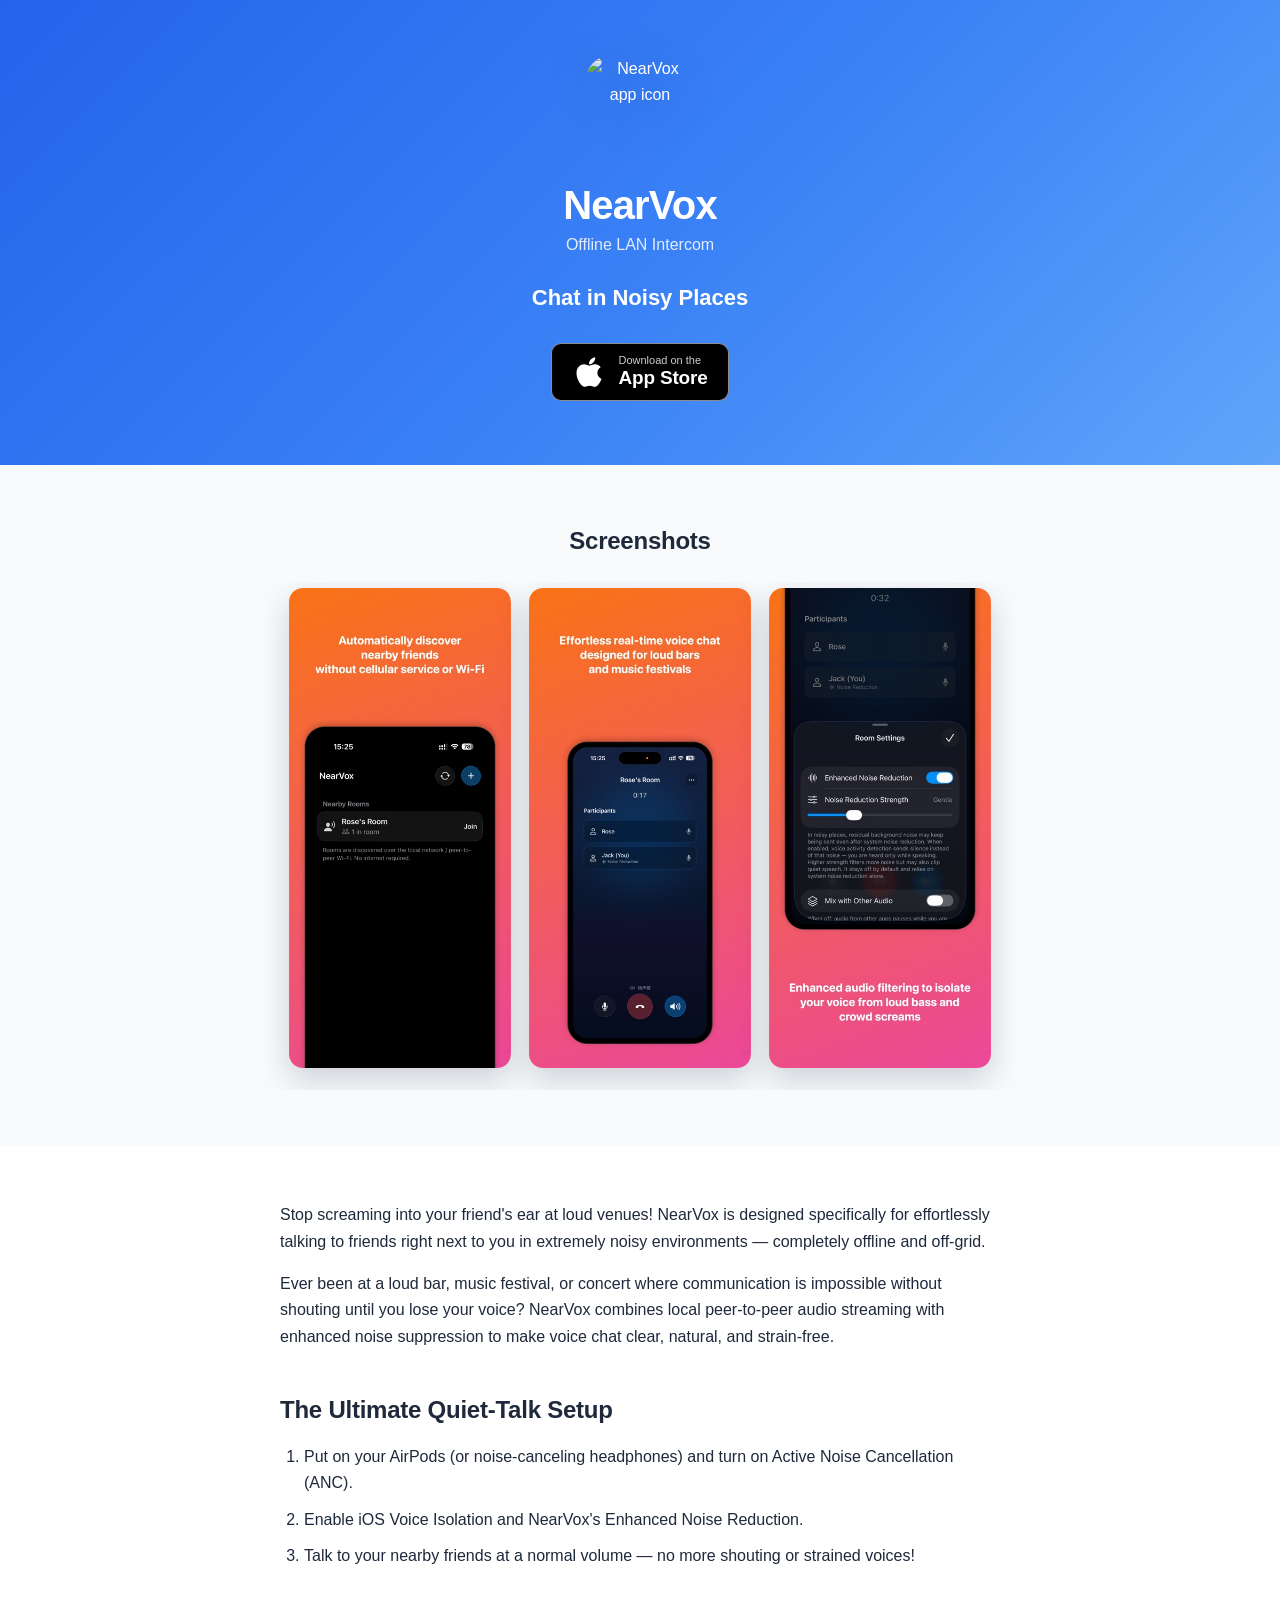
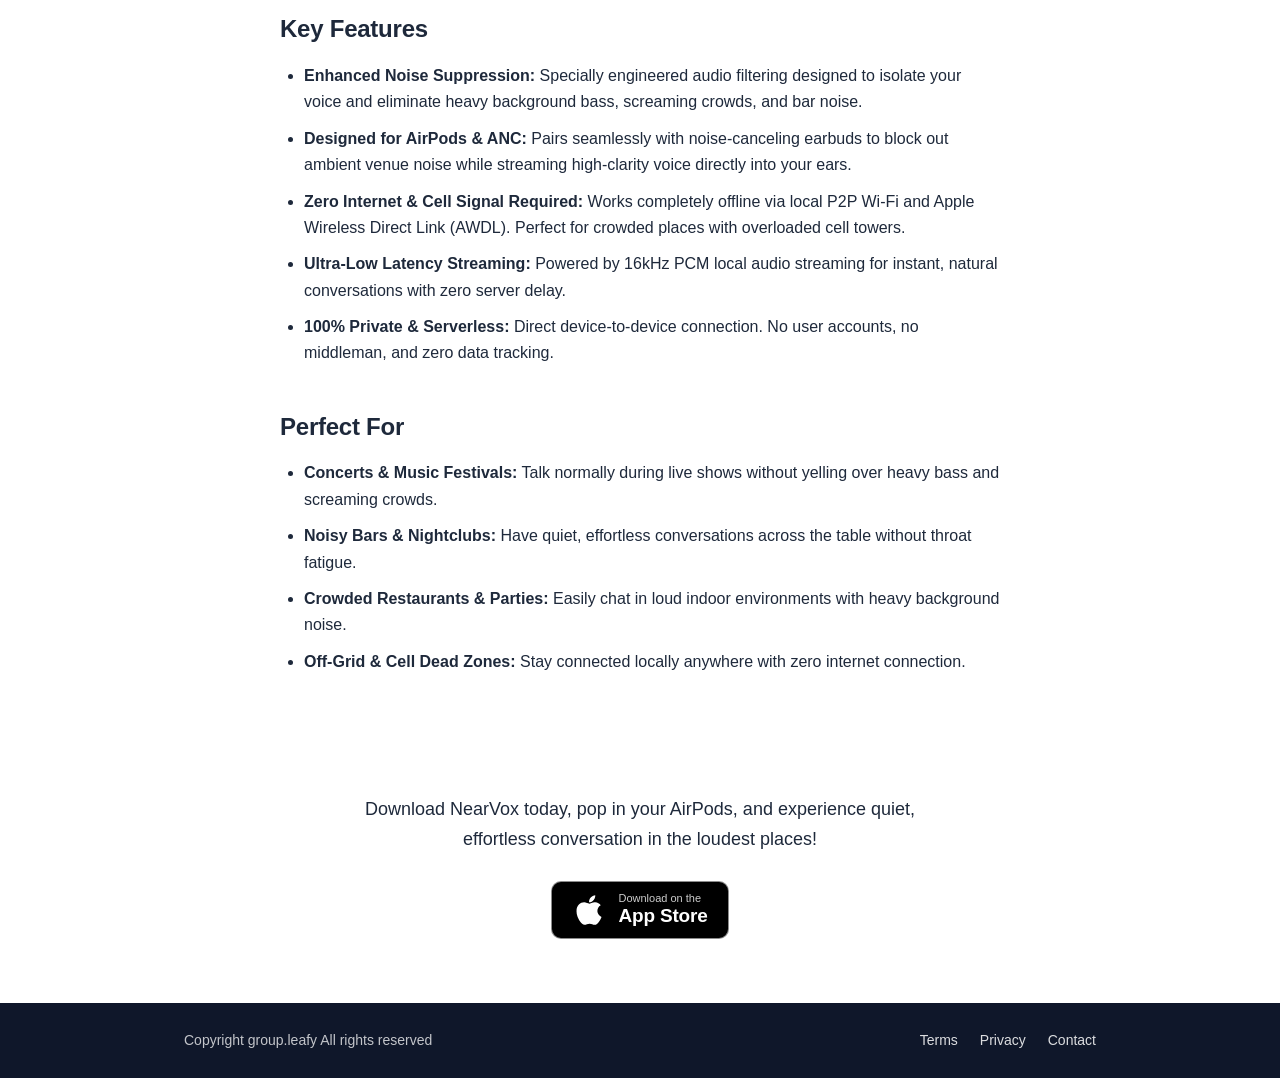
==== index.html @ 8f9dd981 "update" ====
<!DOCTYPE html>
<html lang="en">
<head>
  <meta charset="UTF-8">
  <meta name="viewport" content="width=device-width, initial-scale=1.0">
  <title>NearVox — Offline LAN Intercom</title>
  <meta name="description" content="NearVox lets you talk to friends right next to you in extremely noisy environments — completely offline and off-grid. Chat in noisy places without shouting.">
  <link rel="icon" type="image/png" href="info/app-icon.png">
  <link rel="stylesheet" href="assets/style.css">
</head>
<body>

  <header class="site-header">
    <div class="header-inner">
      <img class="app-icon" src="info/app-icon.png" alt="NearVox app icon" width="108" height="108">
      <h1 class="app-name">NearVox</h1>
      <p class="app-name-sub">Offline LAN Intercom</p>
      <p class="app-subtitle">Chat in Noisy Places</p>
      <div class="store-buttons">
        <!-- TODO: replace href with the App Store link once the app is live -->
        <a class="store-button" href="#" aria-label="Download NearVox on the App Store">
          <svg viewBox="0 0 384 512" aria-hidden="true"><path d="M318.7 268.7c-.2-36.7 16.4-64.4 50-84.8-18.8-26.9-47.2-41.7-84.7-44.6-35.5-2.8-74.3 20.7-88.5 20.7-15 0-49.4-19.7-76.4-19.7C63.3 141.2 4 184.8 4 273.5q0 39.3 14.4 81.2c12.8 36.7 59 126.7 107.2 125.2 25.2-.6 43-17.9 75.8-17.9 31.8 0 48.3 17.9 76.4 17.9 48.6-.7 90.4-82.5 102.6-119.3-65.2-30.7-61.7-90-61.7-91.9zm-56.6-164.2c27.3-32.4 24.8-61.9 24-72.5-24.1 1.4-52 16.4-67.9 34.9-17.5 19.8-27.8 44.3-25.6 71.9 26.1 2 49.9-11.4 69.5-34.3z"/></svg>
          <span class="store-button-label">
            <span class="small">Download on the</span>
            <span class="large">App Store</span>
          </span>
        </a>
      </div>
    </div>
  </header>

  <main>
    <section class="section soft" aria-label="Screenshots">
      <div class="section-inner">
        <h2 class="shots-heading">Screenshots</h2>
      </div>
      <div class="shots-strip">
        <figure><img src="assets/shots/1.jpg" alt="NearVox home screen with the push-to-talk button" loading="lazy" height="480"></figure>
        <figure><img src="assets/shots/2.jpg" alt="Talking to nearby friends over local peer-to-peer audio" loading="lazy" height="480"></figure>
        <figure><img src="assets/shots/3.jpg" alt="Enhanced noise reduction settings" loading="lazy" height="480"></figure>
      </div>
    </section>

    <section class="section">
      <div class="section-inner prose">
        <p>Stop screaming into your friend's ear at loud venues! NearVox is designed specifically for effortlessly talking to friends right next to you in extremely noisy environments — completely offline and off-grid.</p>
        <p>Ever been at a loud bar, music festival, or concert where communication is impossible without shouting until you lose your voice? NearVox combines local peer-to-peer audio streaming with enhanced noise suppression to make voice chat clear, natural, and strain-free.</p>

        <h2>The Ultimate Quiet-Talk Setup</h2>
        <ol>
          <li>Put on your AirPods (or noise-canceling headphones) and turn on Active Noise Cancellation (ANC).</li>
          <li>Enable iOS Voice Isolation and NearVox's Enhanced Noise Reduction.</li>
          <li>Talk to your nearby friends at a normal volume — no more shouting or strained voices!</li>
        </ol>

        <h2>Key Features</h2>
        <ul>
          <li><strong>Enhanced Noise Suppression:</strong> Specially engineered audio filtering designed to isolate your voice and eliminate heavy background bass, screaming crowds, and bar noise.</li>
          <li><strong>Designed for AirPods &amp; ANC:</strong> Pairs seamlessly with noise-canceling earbuds to block out ambient venue noise while streaming high-clarity voice directly into your ears.</li>
          <li><strong>Zero Internet &amp; Cell Signal Required:</strong> Works completely offline via local P2P Wi-Fi and Apple Wireless Direct Link (AWDL). Perfect for crowded places with overloaded cell towers.</li>
          <li><strong>Ultra-Low Latency Streaming:</strong> Powered by 16kHz PCM local audio streaming for instant, natural conversations with zero server delay.</li>
          <li><strong>100% Private &amp; Serverless:</strong> Direct device-to-device connection. No user accounts, no middleman, and zero data tracking.</li>
        </ul>

        <h2>Perfect For</h2>
        <ul>
          <li><strong>Concerts &amp; Music Festivals:</strong> Talk normally during live shows without yelling over heavy bass and screaming crowds.</li>
          <li><strong>Noisy Bars &amp; Nightclubs:</strong> Have quiet, effortless conversations across the table without throat fatigue.</li>
          <li><strong>Crowded Restaurants &amp; Parties:</strong> Easily chat in loud indoor environments with heavy background noise.</li>
          <li><strong>Off-Grid &amp; Cell Dead Zones:</strong> Stay connected locally anywhere with zero internet connection.</li>
        </ul>
      </div>
    </section>

    <section class="cta">
      <p>Download NearVox today, pop in your AirPods, and experience quiet, effortless conversation in the loudest places!</p>
      <div class="store-buttons">
        <!-- TODO: replace href with the App Store link once the app is live -->
        <a class="store-button" href="#" aria-label="Download NearVox on the App Store">
          <svg viewBox="0 0 384 512" aria-hidden="true"><path d="M318.7 268.7c-.2-36.7 16.4-64.4 50-84.8-18.8-26.9-47.2-41.7-84.7-44.6-35.5-2.8-74.3 20.7-88.5 20.7-15 0-49.4-19.7-76.4-19.7C63.3 141.2 4 184.8 4 273.5q0 39.3 14.4 81.2c12.8 36.7 59 126.7 107.2 125.2 25.2-.6 43-17.9 75.8-17.9 31.8 0 48.3 17.9 76.4 17.9 48.6-.7 90.4-82.5 102.6-119.3-65.2-30.7-61.7-90-61.7-91.9zm-56.6-164.2c27.3-32.4 24.8-61.9 24-72.5-24.1 1.4-52 16.4-67.9 34.9-17.5 19.8-27.8 44.3-25.6 71.9 26.1 2 49.9-11.4 69.5-34.3z"/></svg>
          <span class="store-button-label">
            <span class="small">Download on the</span>
            <span class="large">App Store</span>
          </span>
        </a>
      </div>
    </section>
  </main>

  <footer class="site-footer">
    <div class="footer-inner">
      <p>Copyright group.leafy All rights reserved</p>
      <nav class="footer-links" aria-label="Footer">
        <a href="terms.html">Terms</a>
        <a href="privacy.html">Privacy</a>
        <a href="mailto:group.leafy@gmail.com">Contact</a>
      </nav>
    </div>
  </footer>

</body>
</html>
---- assets/style.css ----
/* NearVox — group.leafy */

:root {
  --brand: #3B82F6;
  --brand-dark: #2563EB;
  --brand-light: #60A5FA;
  --ink: #1e293b;
  --muted: #64748b;
  --line: #e2e8f0;
  --bg-soft: #f8fafc;
  --footer-bg: #0f172a;
  --radius: 14px;
}

* { box-sizing: border-box; }

html { -webkit-text-size-adjust: 100%; }

body {
  margin: 0;
  font-family: -apple-system, BlinkMacSystemFont, "Segoe UI", Roboto, "Helvetica Neue", Arial, sans-serif;
  color: var(--ink);
  line-height: 1.65;
  background: #fff;
}

img { max-width: 100%; display: block; }

a { color: var(--brand-dark); text-decoration: none; }
a:hover { text-decoration: underline; }

/* ---------- Header (shared) ---------- */

.site-header {
  background: linear-gradient(135deg, var(--brand-dark) 0%, var(--brand) 55%, var(--brand-light) 100%);
  color: #fff;
  text-align: center;
}

.header-inner {
  max-width: 720px;
  margin: 0 auto;
  padding: 56px 24px 64px;
}

.header-inner.compact { padding: 32px 24px 36px; }

.app-icon {
  width: 108px;
  height: 108px;
  margin: 0 auto 18px;
  border-radius: 24px;
  filter: drop-shadow(0 10px 24px rgba(15, 23, 42, 0.28));
}

.compact .app-icon { width: 64px; height: 64px; border-radius: 15px; margin-bottom: 10px; }

.app-name {
  margin: 0;
  font-size: 40px;
  font-weight: 800;
  letter-spacing: -0.02em;
  line-height: 1.15;
}

.compact .app-name { font-size: 24px; }

.app-name a { color: inherit; }
.app-name a:hover { text-decoration: none; }

.app-name-sub {
  margin: 4px 0 0;
  font-size: 16px;
  font-weight: 500;
  color: rgba(255, 255, 255, 0.85);
}

.app-subtitle {
  margin: 22px 0 0;
  font-size: 22px;
  font-weight: 600;
  color: #fff;
}

/* ---------- App Store button ---------- */

.store-buttons {
  margin-top: 26px;
  display: flex;
  justify-content: center;
  gap: 14px;
  flex-wrap: wrap;
}

.store-button {
  display: inline-flex;
  align-items: center;
  gap: 12px;
  background: #000;
  color: #fff;
  padding: 10px 20px;
  border-radius: 10px;
  border: 1px solid rgba(255, 255, 255, 0.55);
  transition: transform 0.15s ease, box-shadow 0.15s ease;
}

.store-button:hover {
  text-decoration: none;
  transform: translateY(-1px);
  box-shadow: 0 8px 18px rgba(15, 23, 42, 0.35);
}

.store-button svg { width: 34px; height: 34px; fill: #fff; flex: none; }

.store-button-label { text-align: left; line-height: 1.2; }

.store-button-label .small {
  display: block;
  font-size: 11px;
  color: rgba(255, 255, 255, 0.8);
}

.store-button-label .large {
  display: block;
  font-size: 19px;
  font-weight: 600;
  letter-spacing: -0.01em;
}

/* ---------- Sections & prose ---------- */

.section { padding: 56px 24px; }
.section.soft { background: var(--bg-soft); }

.section-inner { max-width: 720px; margin: 0 auto; }

.prose h1 {
  font-size: 32px;
  letter-spacing: -0.02em;
  margin: 0 0 24px;
}

.prose h2 {
  font-size: 24px;
  letter-spacing: -0.01em;
  margin: 40px 0 14px;
}

.prose h3 { font-size: 18px; margin: 28px 0 10px; }

.prose p, .prose ul, .prose ol { margin: 0 0 16px; }

.prose ul, .prose ol { padding-left: 24px; }

.prose li { margin-bottom: 10px; }

.prose li strong { color: var(--ink); }

.shots-heading {
  font-size: 24px;
  letter-spacing: -0.01em;
  margin: 0 0 22px;
  text-align: center;
}

/* ---------- Screenshots strip ---------- */

.shots-strip {
  display: flex;
  gap: 18px;
  overflow-x: auto;
  padding: 6px 24px 22px;
  scroll-snap-type: x mandatory;
  -webkit-overflow-scrolling: touch;
  scrollbar-width: thin;
  scrollbar-color: #cbd5e1 transparent;
  -webkit-mask-image: linear-gradient(to right, transparent 0, #000 28px, #000 calc(100% - 28px), transparent 100%);
  mask-image: linear-gradient(to right, transparent 0, #000 28px, #000 calc(100% - 28px), transparent 100%);
}

.shots-strip::-webkit-scrollbar { height: 8px; }
.shots-strip::-webkit-scrollbar-track { background: transparent; }
.shots-strip::-webkit-scrollbar-thumb { background: #cbd5e1; border-radius: 4px; }
.shots-strip::-webkit-scrollbar-thumb:hover { background: #94a3b8; }

.shots-strip figure {
  margin: 0;
  flex: none;
  scroll-snap-align: center;
}

/* Center the strip when it is narrower than the viewport; auto margins
   collapse to 0 once content overflows, so scrolling still starts at the
   first screenshot. */
.shots-strip figure:first-child { margin-left: auto; }
.shots-strip figure:last-child { margin-right: auto; }

.shots-strip img {
  height: 480px;
  width: auto;
  border-radius: var(--radius);
  box-shadow: 0 12px 32px rgba(15, 23, 42, 0.18);
}

/* ---------- Closing CTA ---------- */

.cta {
  text-align: center;
  padding: 48px 24px 64px;
}

.cta p {
  font-size: 18px;
  max-width: 560px;
  margin: 0 auto 24px;
}

/* ---------- Footer ---------- */

.site-footer {
  background: var(--footer-bg);
  color: rgba(255, 255, 255, 0.75);
  font-size: 14px;
}

.footer-inner {
  max-width: 960px;
  margin: 0 auto;
  padding: 26px 24px;
  display: flex;
  align-items: center;
  justify-content: space-between;
  gap: 12px;
  flex-wrap: wrap;
}

.footer-inner p { margin: 0; }

.footer-links { display: flex; gap: 22px; }

.footer-links a { color: rgba(255, 255, 255, 0.85); }
.footer-links a:hover { color: #fff; }

/* ---------- Responsive ---------- */

@media (max-width: 640px) {
  .header-inner { padding: 40px 20px 48px; }
  .header-inner.compact { padding: 24px 20px 28px; }

  .app-icon { width: 88px; height: 88px; border-radius: 20px; }
  .app-name { font-size: 30px; }
  .app-subtitle { font-size: 19px; }
  .app-name-sub { font-size: 14px; }

  .section { padding: 40px 20px; }

  .prose h1 { font-size: 26px; }
  .prose h2 { font-size: 20px; }

  .shots-strip { padding: 4px 20px 18px; }
  .shots-strip img { height: 420px; }

  .footer-inner {
    flex-direction: column;
    text-align: center;
    padding: 22px 20px;
  }
}

@media (max-width: 400px) {
  .shots-strip img { height: 360px; }
  .app-name { font-size: 26px; }
  .store-button-label .large { font-size: 17px; }
}

/* Respect reduced-motion preferences */
@media (prefers-reduced-motion: reduce) {
  .store-button { transition: none; }
}
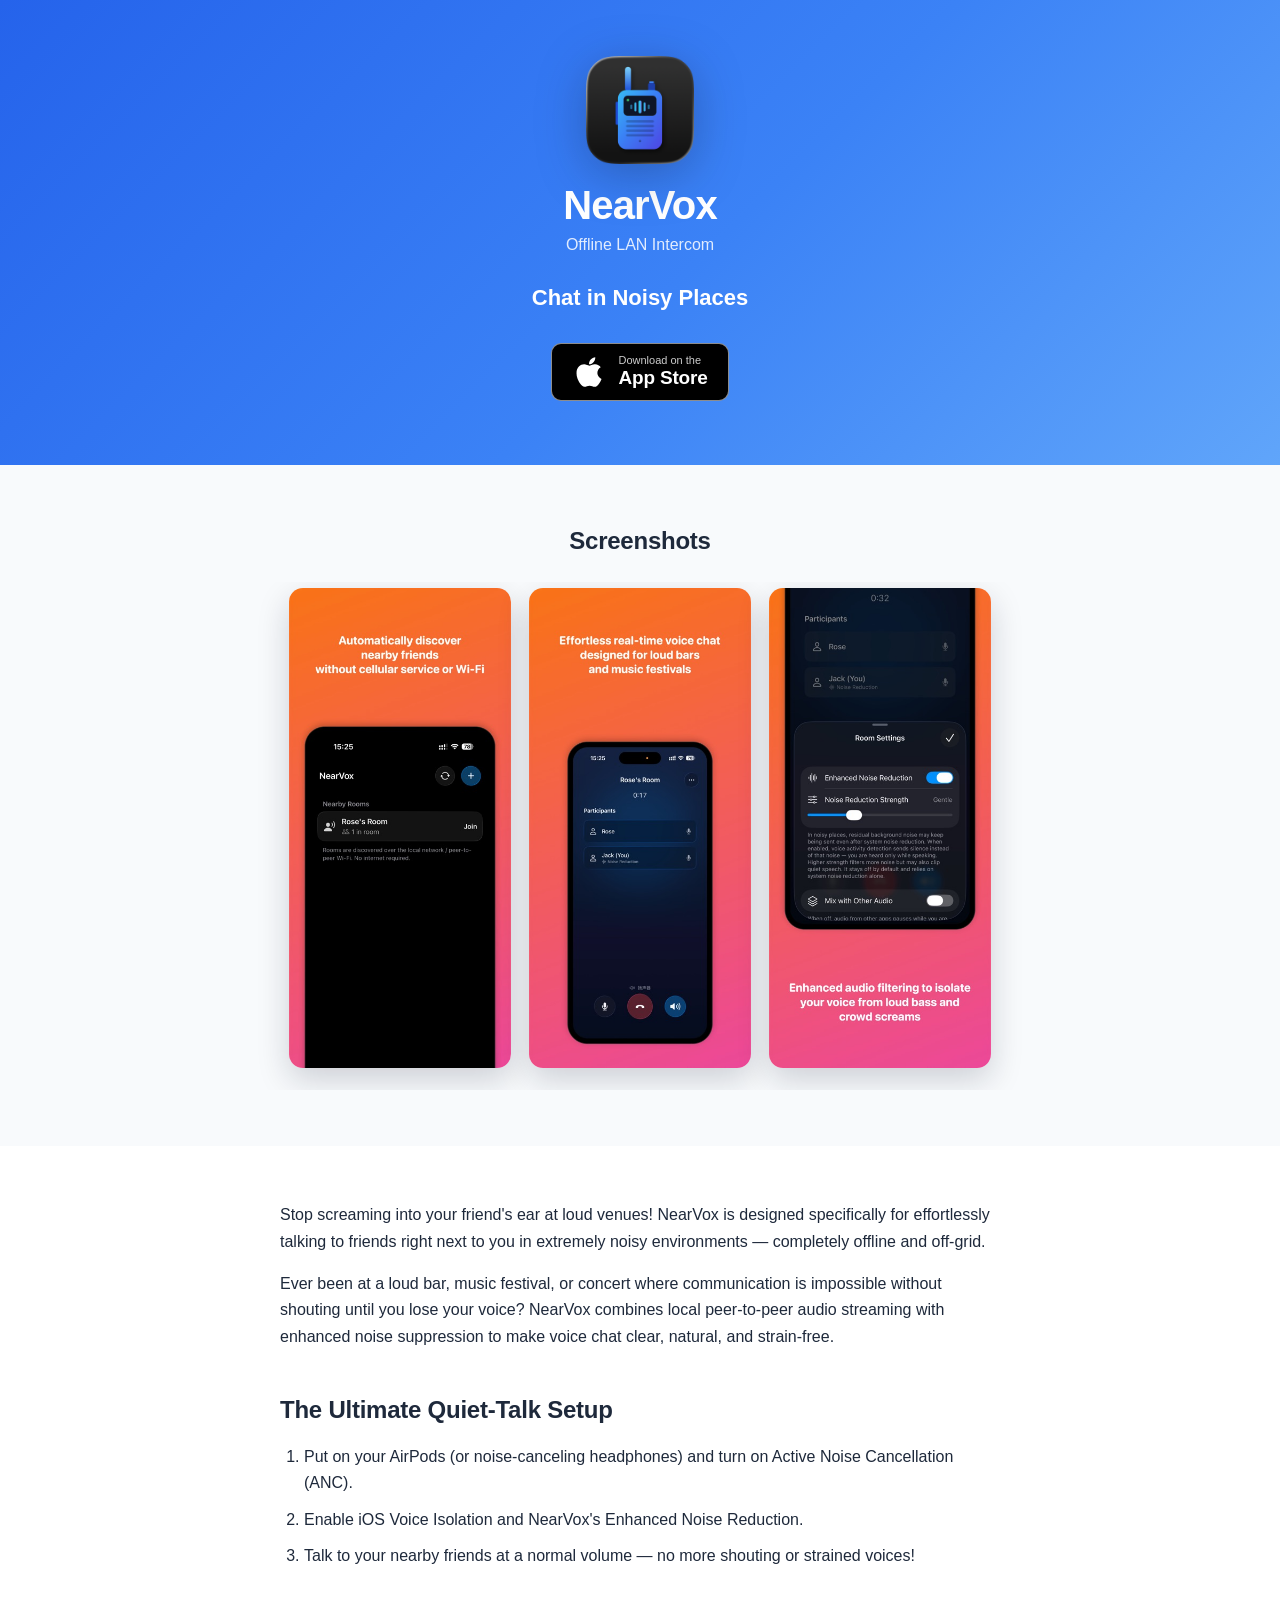
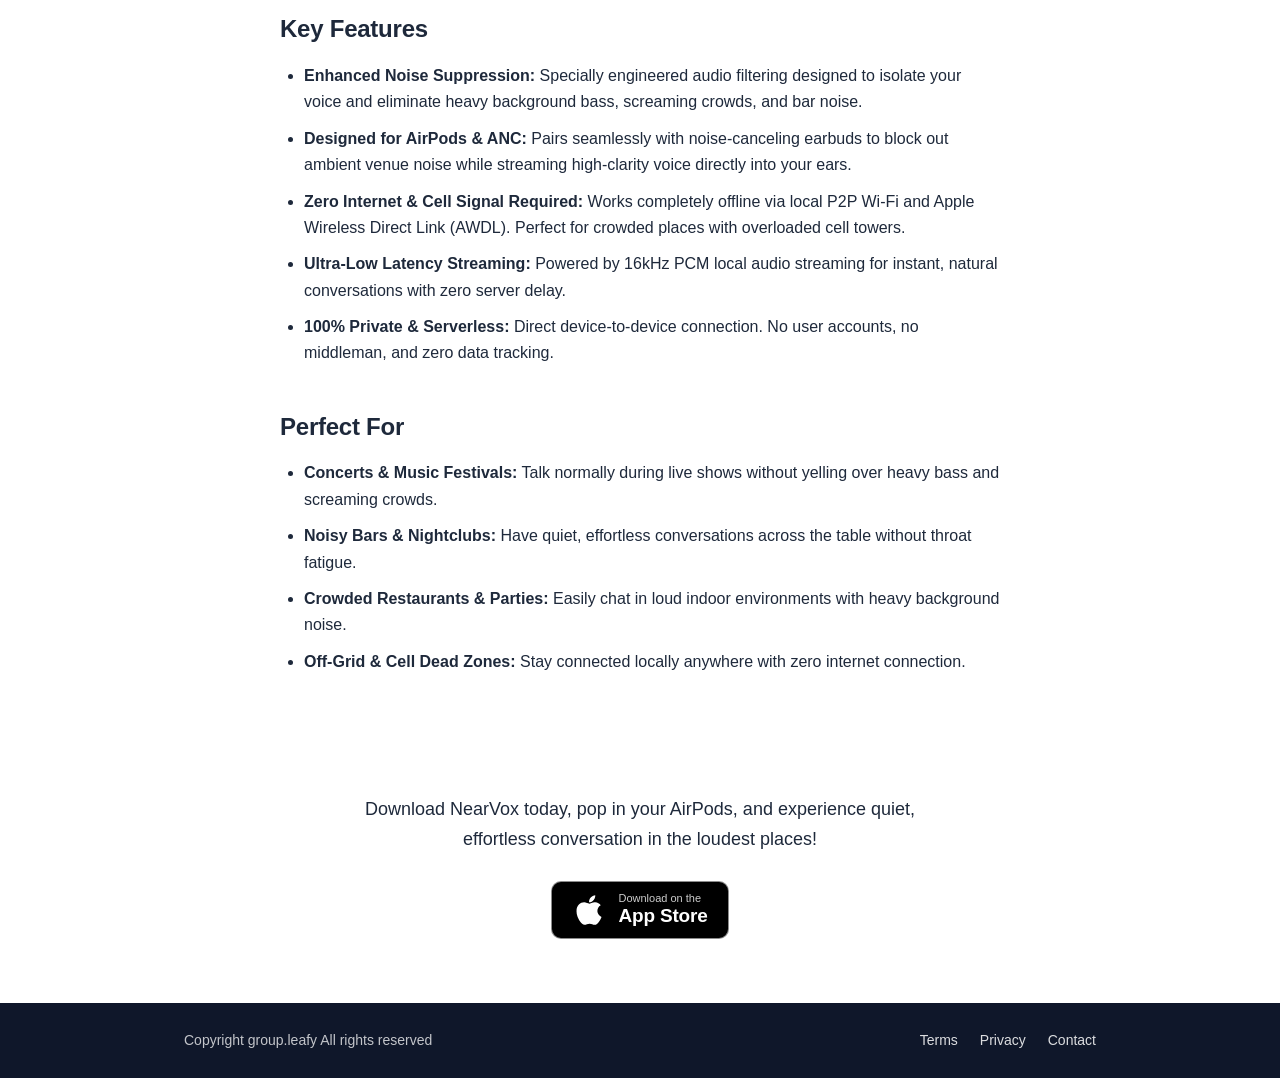
==== commit a6a86806: "fix icon" ====
--- a/index.html
+++ b/index.html
@@ -5,14 +5,14 @@
   <meta name="viewport" content="width=device-width, initial-scale=1.0">
   <title>NearVox — Offline LAN Intercom</title>
   <meta name="description" content="NearVox lets you talk to friends right next to you in extremely noisy environments — completely offline and off-grid. Chat in noisy places without shouting.">
-  <link rel="icon" type="image/png" href="info/app-icon.png">
+  <link rel="icon" type="image/png" href="assets/app-icon.png">
   <link rel="stylesheet" href="assets/style.css">
 </head>
 <body>
 
   <header class="site-header">
     <div class="header-inner">
-      <img class="app-icon" src="info/app-icon.png" alt="NearVox app icon" width="108" height="108">
+      <img class="app-icon" src="assets/app-icon.png" alt="NearVox app icon" width="108" height="108">
       <h1 class="app-name">NearVox</h1>
       <p class="app-name-sub">Offline LAN Intercom</p>
       <p class="app-subtitle">Chat in Noisy Places</p>
